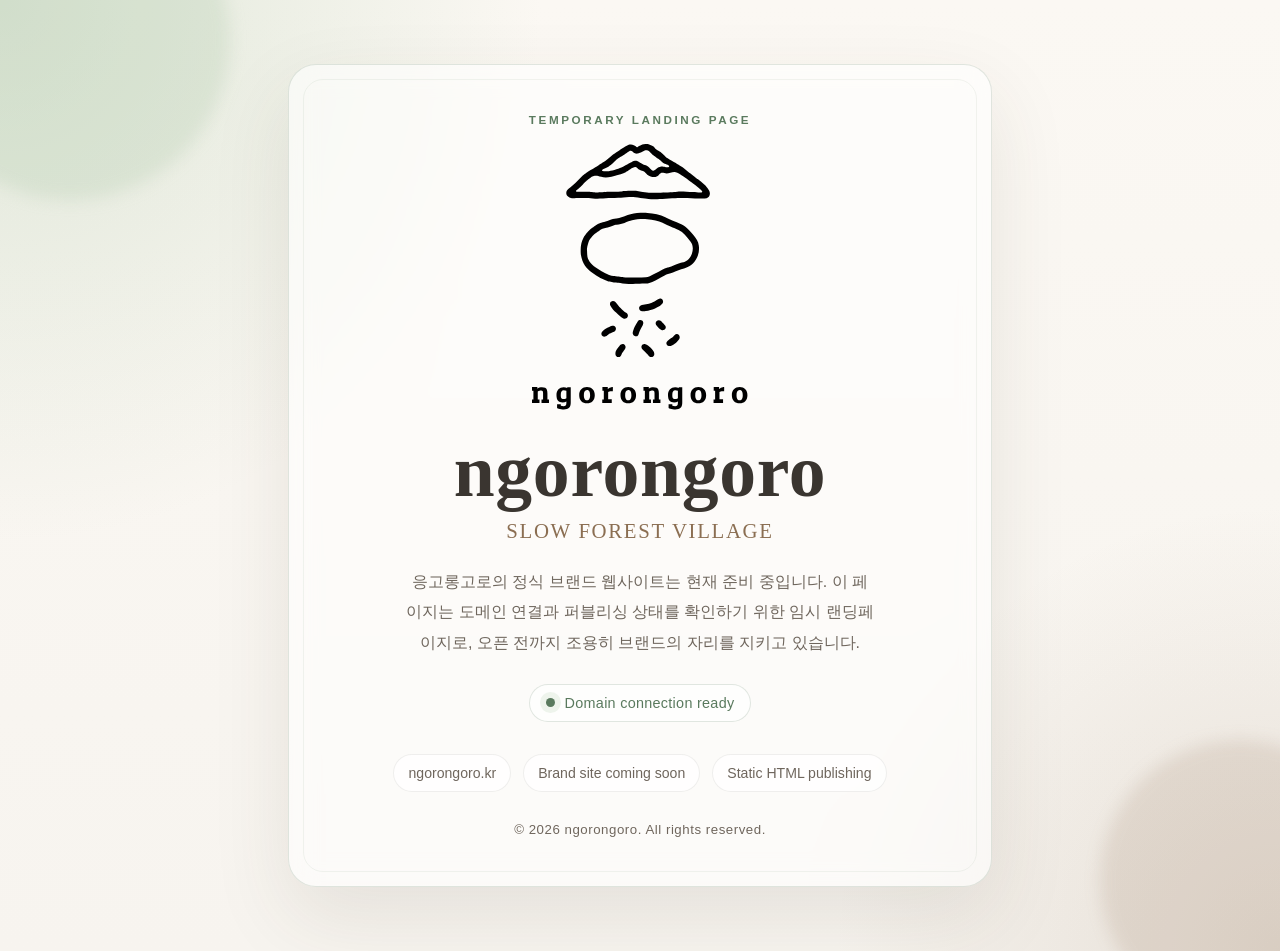
==== index.html @ bac6b2c9 "Add temporary landing page" ====
<!DOCTYPE html>
<html lang="ko">
<head>
  <meta charset="UTF-8" />
  <meta name="viewport" content="width=device-width, initial-scale=1.0" />
  <title>ngorongoro | Slow Forest Village</title>
  <meta
    name="description"
    content="응고롱고로의 정식 웹사이트 오픈 전까지 게시되는 임시 브랜드 랜딩페이지입니다."
  />
  <style>
    :root {
      --color-bg: #f7f4ef;
      --color-surface: rgba(255, 255, 255, 0.58);
      --color-green: #5a7a5e;
      --color-green-lt: #a8c5a3;
      --color-brown: #8b6e52;
      --color-text: #3a3530;
      --color-text-sub: #6f665d;
      --color-border: rgba(90, 122, 94, 0.18);
      --color-white: #ffffff;
      --shadow-soft: 0 30px 80px rgba(72, 59, 41, 0.10);
    }

    * {
      box-sizing: border-box;
    }

    html,
    body {
      margin: 0;
      min-height: 100%;
    }

    body {
      display: flex;
      align-items: center;
      justify-content: center;
      padding: 24px;
      overflow: hidden;
      color: var(--color-text);
      background:
        radial-gradient(circle at top left, rgba(168, 197, 163, 0.34), transparent 34%),
        radial-gradient(circle at bottom right, rgba(139, 110, 82, 0.16), transparent 28%),
        linear-gradient(180deg, #fbf8f3 0%, var(--color-bg) 100%);
      font-family: "Noto Sans KR", "Apple SD Gothic Neo", "Malgun Gothic", sans-serif;
    }

    body::before,
    body::after {
      position: fixed;
      border-radius: 999px;
      content: "";
      pointer-events: none;
      filter: blur(8px);
    }

    body::before {
      top: -120px;
      left: -90px;
      width: 320px;
      height: 320px;
      background: rgba(168, 197, 163, 0.24);
    }

    body::after {
      right: -100px;
      bottom: -120px;
      width: 280px;
      height: 280px;
      background: rgba(139, 110, 82, 0.14);
    }

    .page {
      position: relative;
      width: min(100%, 760px);
      padding: 40px 28px;
    }

    .card {
      position: relative;
      border: 1px solid var(--color-border);
      border-radius: 28px;
      padding: 48px 28px 36px;
      text-align: center;
      background: var(--color-surface);
      box-shadow: var(--shadow-soft);
      backdrop-filter: blur(14px);
      animation: rise 1s ease both;
    }

    .card::before {
      position: absolute;
      inset: 14px;
      border: 1px solid rgba(90, 122, 94, 0.08);
      border-radius: 20px;
      content: "";
      pointer-events: none;
    }

    .eyebrow {
      margin: 0 0 18px;
      color: var(--color-green);
      font-size: 0.73rem;
      font-weight: 700;
      letter-spacing: 0.22em;
      text-transform: uppercase;
    }

    .logo-wrap {
      display: inline-flex;
      align-items: center;
      justify-content: center;
      width: min(100%, 216px);
      margin-bottom: 26px;
      animation: fade 1.1s ease both;
    }

    .logo-wrap img {
      display: block;
      width: 100%;
      height: auto;
    }

    h1 {
      margin: 0;
      font-family: "Iowan Old Style", "Palatino Linotype", "Times New Roman", serif;
      font-size: clamp(2.4rem, 7vw, 4.6rem);
      font-weight: 600;
      letter-spacing: 0.01em;
      line-height: 0.96;
    }

    .subtitle {
      margin: 12px 0 0;
      color: var(--color-brown);
      font-family: "Iowan Old Style", "Palatino Linotype", "Times New Roman", serif;
      font-size: clamp(1rem, 2.9vw, 1.3rem);
      letter-spacing: 0.08em;
      text-transform: uppercase;
    }

    .description {
      width: min(100%, 470px);
      margin: 24px auto 0;
      color: var(--color-text-sub);
      font-size: 1rem;
      line-height: 1.9;
    }

    .status {
      display: inline-flex;
      align-items: center;
      gap: 10px;
      margin-top: 26px;
      padding: 10px 16px;
      border: 1px solid rgba(90, 122, 94, 0.18);
      border-radius: 999px;
      color: var(--color-green);
      background: rgba(255, 255, 255, 0.64);
      font-size: 0.9rem;
      letter-spacing: 0.02em;
    }

    .status::before {
      width: 9px;
      height: 9px;
      border-radius: 50%;
      background: var(--color-green);
      box-shadow: 0 0 0 6px rgba(168, 197, 163, 0.18);
      content: "";
    }

    .meta {
      display: flex;
      flex-wrap: wrap;
      justify-content: center;
      gap: 12px;
      margin-top: 32px;
    }

    .chip {
      padding: 10px 14px;
      border: 1px solid rgba(58, 53, 48, 0.08);
      border-radius: 999px;
      background: rgba(255, 255, 255, 0.72);
      color: var(--color-text-sub);
      font-size: 0.88rem;
    }

    .footer-note {
      margin-top: 30px;
      color: var(--color-text-sub);
      font-size: 0.83rem;
      letter-spacing: 0.04em;
    }

    @keyframes rise {
      from {
        opacity: 0;
        transform: translateY(20px);
      }
      to {
        opacity: 1;
        transform: translateY(0);
      }
    }

    @keyframes fade {
      from {
        opacity: 0;
        transform: translateY(12px);
      }
      to {
        opacity: 1;
        transform: translateY(0);
      }
    }

    @media (max-width: 640px) {
      body {
        padding: 16px;
      }

      .page {
        padding: 0;
      }

      .card {
        padding: 34px 20px 28px;
        border-radius: 22px;
      }

      .card::before {
        inset: 10px;
      }

      .description {
        font-size: 0.95rem;
        line-height: 1.8;
      }

      .meta {
        gap: 10px;
      }
    }
  </style>
</head>
<body>
  <main class="page">
    <section class="card" aria-label="임시 브랜드 랜딩페이지">
      <p class="eyebrow">Temporary Landing Page</p>
      <div class="logo-wrap">
        <img src="./assets/images/logo_black.svg" alt="ngorongoro logo" />
      </div>
      <h1>ngorongoro</h1>
      <p class="subtitle">Slow Forest Village</p>
      <p class="description">
        응고롱고로의 정식 브랜드 웹사이트는 현재 준비 중입니다.
        이 페이지는 도메인 연결과 퍼블리싱 상태를 확인하기 위한 임시 랜딩페이지로,
        오픈 전까지 조용히 브랜드의 자리를 지키고 있습니다.
      </p>
      <div class="status">Domain connection ready</div>
      <div class="meta" aria-label="도메인 및 브랜드 정보">
        <span class="chip">ngorongoro.kr</span>
        <span class="chip">Brand site coming soon</span>
        <span class="chip">Static HTML publishing</span>
      </div>
      <p class="footer-note">© 2026 ngorongoro. All rights reserved.</p>
    </section>
  </main>
</body>
</html>
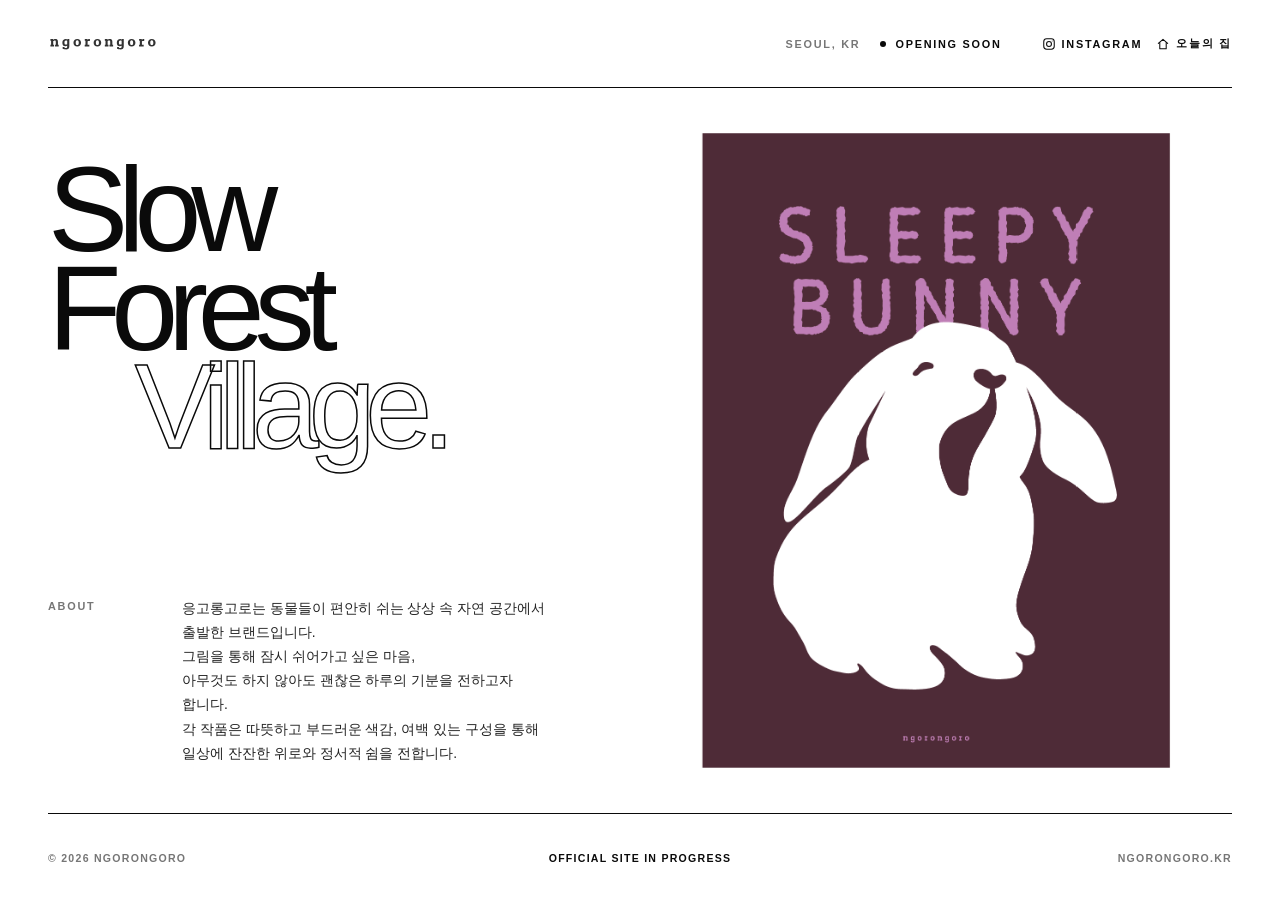
==== commit dfd86c85: "메인수정" ====
--- a/index.html
+++ b/index.html
@@ -3,271 +3,148 @@
 <head>
   <meta charset="UTF-8" />
   <meta name="viewport" content="width=device-width, initial-scale=1.0" />
-  <title>ngorongoro | Slow Forest Village</title>
+  <title>ngorongoro - 감성 일러스트 소품샵 응고롱고로</title>
   <meta
     name="description"
-    content="응고롱고로의 정식 웹사이트 오픈 전까지 게시되는 임시 브랜드 랜딩페이지입니다."
+    content="동물과 자연이 어우러진 감성 포스터, 따뜻한 분위기의 인테리어 소품 선물 전문샵"
   />
-  <style>
-    :root {
-      --color-bg: #f7f4ef;
-      --color-surface: rgba(255, 255, 255, 0.58);
-      --color-green: #5a7a5e;
-      --color-green-lt: #a8c5a3;
-      --color-brown: #8b6e52;
-      --color-text: #3a3530;
-      --color-text-sub: #6f665d;
-      --color-border: rgba(90, 122, 94, 0.18);
-      --color-white: #ffffff;
-      --shadow-soft: 0 30px 80px rgba(72, 59, 41, 0.10);
-    }
+  <meta
+    name="keywords"
+    content="일러스트포스터, 감성포스터, 인테리어소품, 감성소품, 선물추천, 액자선물, 감성인테리어, 그림액자, 집들이선물, 동물그림"
+  />
+  <meta name="robots" content="index, follow" />
+  <link rel="canonical" href="https://ngorongoro.kr/" />
 
-    * {
-      box-sizing: border-box;
-    }
+  <meta property="og:type" content="website" />
+  <meta property="og:locale" content="ko_KR" />
+  <meta property="og:site_name" content="ngorongoro" />
+  <meta
+    property="og:title"
+    content="ngorongoro - 감성 일러스트 소품샵 응고롱고로"
+  />
+  <meta
+    property="og:description"
+    content="동물과 자연이 어우러진 감성 포스터, 따뜻한 분위기의 인테리어 소품 선물 전문샵"
+  />
+  <meta property="og:url" content="https://ngorongoro.kr/" />
 
-    html,
-    body {
-      margin: 0;
-      min-height: 100%;
-    }
-
-    body {
-      display: flex;
-      align-items: center;
-      justify-content: center;
-      padding: 24px;
-      overflow: hidden;
-      color: var(--color-text);
-      background:
-        radial-gradient(circle at top left, rgba(168, 197, 163, 0.34), transparent 34%),
-        radial-gradient(circle at bottom right, rgba(139, 110, 82, 0.16), transparent 28%),
-        linear-gradient(180deg, #fbf8f3 0%, var(--color-bg) 100%);
-      font-family: "Noto Sans KR", "Apple SD Gothic Neo", "Malgun Gothic", sans-serif;
-    }
-
-    body::before,
-    body::after {
-      position: fixed;
-      border-radius: 999px;
-      content: "";
-      pointer-events: none;
-      filter: blur(8px);
-    }
-
-    body::before {
-      top: -120px;
-      left: -90px;
-      width: 320px;
-      height: 320px;
-      background: rgba(168, 197, 163, 0.24);
-    }
-
-    body::after {
-      right: -100px;
-      bottom: -120px;
-      width: 280px;
-      height: 280px;
-      background: rgba(139, 110, 82, 0.14);
-    }
-
-    .page {
-      position: relative;
-      width: min(100%, 760px);
-      padding: 40px 28px;
-    }
-
-    .card {
-      position: relative;
-      border: 1px solid var(--color-border);
-      border-radius: 28px;
-      padding: 48px 28px 36px;
-      text-align: center;
-      background: var(--color-surface);
-      box-shadow: var(--shadow-soft);
-      backdrop-filter: blur(14px);
-      animation: rise 1s ease both;
-    }
-
-    .card::before {
-      position: absolute;
-      inset: 14px;
-      border: 1px solid rgba(90, 122, 94, 0.08);
-      border-radius: 20px;
-      content: "";
-      pointer-events: none;
-    }
-
-    .eyebrow {
-      margin: 0 0 18px;
-      color: var(--color-green);
-      font-size: 0.73rem;
-      font-weight: 700;
-      letter-spacing: 0.22em;
-      text-transform: uppercase;
-    }
-
-    .logo-wrap {
-      display: inline-flex;
-      align-items: center;
-      justify-content: center;
-      width: min(100%, 216px);
-      margin-bottom: 26px;
-      animation: fade 1.1s ease both;
-    }
-
-    .logo-wrap img {
-      display: block;
-      width: 100%;
-      height: auto;
-    }
-
-    h1 {
-      margin: 0;
-      font-family: "Iowan Old Style", "Palatino Linotype", "Times New Roman", serif;
-      font-size: clamp(2.4rem, 7vw, 4.6rem);
-      font-weight: 600;
-      letter-spacing: 0.01em;
-      line-height: 0.96;
-    }
-
-    .subtitle {
-      margin: 12px 0 0;
-      color: var(--color-brown);
-      font-family: "Iowan Old Style", "Palatino Linotype", "Times New Roman", serif;
-      font-size: clamp(1rem, 2.9vw, 1.3rem);
-      letter-spacing: 0.08em;
-      text-transform: uppercase;
-    }
-
-    .description {
-      width: min(100%, 470px);
-      margin: 24px auto 0;
-      color: var(--color-text-sub);
-      font-size: 1rem;
-      line-height: 1.9;
-    }
-
-    .status {
-      display: inline-flex;
-      align-items: center;
-      gap: 10px;
-      margin-top: 26px;
-      padding: 10px 16px;
-      border: 1px solid rgba(90, 122, 94, 0.18);
-      border-radius: 999px;
-      color: var(--color-green);
-      background: rgba(255, 255, 255, 0.64);
-      font-size: 0.9rem;
-      letter-spacing: 0.02em;
-    }
-
-    .status::before {
-      width: 9px;
-      height: 9px;
-      border-radius: 50%;
-      background: var(--color-green);
-      box-shadow: 0 0 0 6px rgba(168, 197, 163, 0.18);
-      content: "";
-    }
-
-    .meta {
-      display: flex;
-      flex-wrap: wrap;
-      justify-content: center;
-      gap: 12px;
-      margin-top: 32px;
-    }
-
-    .chip {
-      padding: 10px 14px;
-      border: 1px solid rgba(58, 53, 48, 0.08);
-      border-radius: 999px;
-      background: rgba(255, 255, 255, 0.72);
-      color: var(--color-text-sub);
-      font-size: 0.88rem;
-    }
-
-    .footer-note {
-      margin-top: 30px;
-      color: var(--color-text-sub);
-      font-size: 0.83rem;
-      letter-spacing: 0.04em;
-    }
-
-    @keyframes rise {
-      from {
-        opacity: 0;
-        transform: translateY(20px);
-      }
-      to {
-        opacity: 1;
-        transform: translateY(0);
-      }
-    }
-
-    @keyframes fade {
-      from {
-        opacity: 0;
-        transform: translateY(12px);
-      }
-      to {
-        opacity: 1;
-        transform: translateY(0);
-      }
-    }
-
-    @media (max-width: 640px) {
-      body {
-        padding: 16px;
-      }
-
-      .page {
-        padding: 0;
-      }
-
-      .card {
-        padding: 34px 20px 28px;
-        border-radius: 22px;
-      }
-
-      .card::before {
-        inset: 10px;
-      }
-
-      .description {
-        font-size: 0.95rem;
-        line-height: 1.8;
-      }
-
-      .meta {
-        gap: 10px;
-      }
-    }
-  </style>
+  <meta name="twitter:card" content="summary_large_image" />
+  <meta
+    name="twitter:title"
+    content="ngorongoro - 감성 일러스트 소품샵 응고롱고로"
+  />
+  <meta
+    name="twitter:description"
+    content="동물과 자연이 어우러진 감성 포스터, 따뜻한 분위기의 인테리어 소품 선물 전문샵"
+  />
+  <link rel="stylesheet" href="./assets/css/style.css" />
+  <script src="./assets/js/main.js" defer></script>
 </head>
 <body>
-  <main class="page">
-    <section class="card" aria-label="임시 브랜드 랜딩페이지">
-      <p class="eyebrow">Temporary Landing Page</p>
-      <div class="logo-wrap">
-        <img src="./assets/images/logo_black.svg" alt="ngorongoro logo" />
+  <div class="site">
+    <header class="site-header">
+      <a class="wordmark" href="/" aria-label="응고롱고로 홈">
+        <img src="./assets/images/logo_type.svg" alt="ngorongoro" />
+      </a>
+      <div class="header-meta" aria-label="사이트 상태">
+        <span>Seoul, KR</span>
+        <span class="header-status">Opening soon</span>
+        <div class="social-links" aria-label="소셜 링크">
+          <a
+            class="social-link"
+            href="https://www.instagram.com/ngorongoro.kr"
+            target="_blank"
+            rel="noopener noreferrer"
+            aria-label="응고롱고로 인스타그램 새 탭에서 열기"
+          >
+            <svg
+              viewBox="0 0 24 24"
+              fill="none"
+              stroke="currentColor"
+              stroke-width="1.8"
+              stroke-linecap="round"
+              stroke-linejoin="round"
+              aria-hidden="true"
+            >
+              <rect x="3" y="3" width="18" height="18" rx="5" />
+              <circle cx="12" cy="12" r="4.2" />
+              <circle cx="17.4" cy="6.7" r="0.8" fill="currentColor" stroke="none" />
+            </svg>
+            <span>Instagram</span>
+          </a>
+          <a
+            class="social-link"
+            href="https://ozip.me/Vcvf8QX"
+            target="_blank"
+            rel="noopener noreferrer"
+            aria-label="응고롱고로 오늘의집 새 탭에서 열기"
+          >
+            <svg
+              viewBox="0 0 24 24"
+              fill="none"
+              stroke="currentColor"
+              stroke-width="1.8"
+              stroke-linecap="round"
+              stroke-linejoin="round"
+              aria-hidden="true"
+            >
+              <path d="M4 11 12 4l8 7" />
+              <path d="M6.5 9.5V20h11V9.5" />
+            </svg>
+            <span>오늘의 집</span>
+          </a>
+        </div>
       </div>
-      <h1>ngorongoro</h1>
-      <p class="subtitle">Slow Forest Village</p>
-      <p class="description">
-        응고롱고로의 정식 브랜드 웹사이트는 현재 준비 중입니다.
-        이 페이지는 도메인 연결과 퍼블리싱 상태를 확인하기 위한 임시 랜딩페이지로,
-        오픈 전까지 조용히 브랜드의 자리를 지키고 있습니다.
-      </p>
-      <div class="status">Domain connection ready</div>
-      <div class="meta" aria-label="도메인 및 브랜드 정보">
-        <span class="chip">ngorongoro.kr</span>
-        <span class="chip">Brand site coming soon</span>
-        <span class="chip">Static HTML publishing</span>
-      </div>
-      <p class="footer-note">© 2026 ngorongoro. All rights reserved.</p>
-    </section>
-  </main>
+    </header>
+
+    <main class="hero">
+      <section class="hero-main" aria-labelledby="hero-title">
+        <h1 class="hero-heading" id="hero-title">
+          <span>Slow Forest</span>
+          <span>Village.</span>
+        </h1>
+
+        <div class="hero-bottom">
+          <!-- <div class="brand-mark">
+            <img src="./assets/images/logo_black.svg" alt="ngorongoro" />
+          </div> -->
+          <div class="hero-intro">
+            <p class="index">About</p>
+            <p class="intro-copy">
+              <!-- 조용한 동물들과 자연이 함께 머무는 장면을 그립니다.
+              바쁘지 않은 하루의 한가운데, 잠시 멈춰도 괜찮다는
+              작은 위로를 전합니다. -->
+              <!-- 응고롱고로는 조용한 동물들과 자연이 함께 머무는 장면을 그림으로 표현합니다.<br />
+      
+              자연 안에서 머무는 동물들의 모습은 하루의 속도를 천천히 되돌려줍니다.<br />
+              그림마다 각자의 독립된 이야기지만, 함께 놓였을 때 마치 하나의 고요한 풍경처럼 <br />
+              자연스럽게 이어지기를 바랍니다. -->
+              응고롱고로는 동물들이 편안히 쉬는 상상 속 자연 공간에서 출발한 브랜드입니다. <br />
+              그림을 통해 잠시 쉬어가고 싶은 마음, <br />
+              아무것도 하지 않아도 괜찮은 하루의 기분을 전하고자 합니다.<br />
+              각 작품은 따뜻하고 부드러운 색감, 여백 있는 구성을 통해
+              일상에 잔잔한 위로와 정서적 쉼을 전합니다.
+            </p>
+          </div>
+        </div>
+      </section>
+
+      <aside class="hero-visual" aria-label="응고롱고로 작품 이미지">
+        <div class="artwork-frame" data-random-artwork>
+          <img
+            data-artwork-image
+            src="./assets/images/hero/desktop/artwork-01.png"
+            alt="응고롱고로 토끼 일러스트"
+          />
+        </div>
+      </aside>
+    </main>
+
+    <footer class="site-footer">
+      <p>© 2026 ngorongoro</p>
+      <p>Official site in progress</p>
+      <p>ngorongoro.kr</p>
+    </footer>
+  </div>
 </body>
 </html>
--- a/assets/css/style.css
+++ b/assets/css/style.css
@@ -0,0 +1,398 @@
+:root {
+  --color-black: #0a0a0a;
+  --color-graphite: #232323;
+  --color-gray: #767676;
+  --color-line: #d9d9d9;
+  --color-surface: #f1f1f1;
+  --color-white: #ffffff;
+  --font-sans: "Helvetica Neue", Helvetica, Arial, "Noto Sans KR",
+    "Apple SD Gothic Neo", sans-serif;
+}
+
+* {
+  box-sizing: border-box;
+}
+
+html {
+  min-width: 320px;
+  background: var(--color-white);
+}
+
+body {
+  min-height: 100vh;
+  margin: 0;
+  color: var(--color-black);
+  background:
+    linear-gradient(
+      90deg,
+      transparent calc(50% - 0.5px),
+      rgba(10, 10, 10, 0.05) 50%,
+      transparent calc(50% + 0.5px)
+    ),
+    var(--color-white);
+  font-family: var(--font-sans);
+  -webkit-font-smoothing: antialiased;
+}
+
+a {
+  color: inherit;
+  text-decoration: none;
+}
+
+.site {
+  display: grid;
+  grid-template-rows: auto 1fr auto;
+  width: min(100%, 1600px);
+  min-height: 100vh;
+  margin: 0 auto;
+  padding: 0 48px;
+}
+
+.site-header {
+  display: flex;
+  align-items: center;
+  justify-content: space-between;
+  height: 88px;
+  border-bottom: 1px solid var(--color-black);
+}
+
+.wordmark {
+  display: inline-flex;
+  align-items: center;
+}
+
+.wordmark img {
+  display: block;
+  width: 110px;
+  height: auto;
+}
+
+.header-meta {
+  display: flex;
+  align-items: center;
+  gap: 20px;
+  color: var(--color-gray);
+  font-size: 0.68rem;
+  font-weight: 600;
+  letter-spacing: 0.16em;
+  text-transform: uppercase;
+}
+
+.header-status {
+  display: inline-flex;
+  align-items: center;
+  gap: 9px;
+  color: var(--color-black);
+}
+
+.header-status::before {
+  width: 6px;
+  height: 6px;
+  border-radius: 50%;
+  background: currentColor;
+  content: "";
+}
+
+.social-links {
+  display: flex;
+  align-items: center;
+  gap: 14px;
+  margin-left: 20px;
+}
+
+.social-link {
+  position: relative;
+  display: inline-flex;
+  align-items: center;
+  gap: 6px;
+  padding: 6px 0;
+  color: var(--color-black);
+  white-space: nowrap;
+  transition: color 0.2s ease;
+}
+
+.social-link svg {
+  flex: 0 0 auto;
+  width: 14px;
+  height: 14px;
+}
+
+.social-link::after {
+  position: absolute;
+  right: 0;
+  bottom: 2px;
+  left: 0;
+  height: 1px;
+  background: currentColor;
+  content: "";
+  transform: scaleX(0);
+  transform-origin: right;
+  transition: transform 0.2s ease;
+}
+
+.social-link:hover::after,
+.social-link:focus-visible::after {
+  transform: scaleX(1);
+  transform-origin: left;
+}
+
+.social-link:focus-visible {
+  outline: 1px solid var(--color-black);
+  outline-offset: 4px;
+}
+
+.hero {
+  display: grid;
+  grid-template-columns: repeat(2, minmax(0, 1fr));
+  min-height: calc(100vh - 177px);
+}
+
+.hero-main {
+  display: flex;
+  flex-direction: column;
+  justify-content: space-between;
+  min-width: 0;
+  padding: clamp(52px, 8vh, 100px) 7vw 48px 0;
+}
+
+.hero-heading {
+  max-width: 920px;
+  margin: 0;
+  font-size: clamp(4rem, 9.4vw, 9.6rem);
+  font-weight: 500;
+  letter-spacing: -0.085em;
+  line-height: 0.82;
+}
+
+.hero-heading span {
+  display: block;
+}
+
+.hero-heading span:last-child {
+  margin-left: 0.72em;
+  color: transparent;
+  -webkit-text-stroke: 1.5px var(--color-black);
+}
+
+.hero-bottom {
+  display: flex;
+  align-items: end;
+  gap: clamp(32px, 5vw, 76px);
+  margin-top: 72px;
+}
+
+.brand-mark {
+  flex: 0 0 auto;
+  width: clamp(74px, 7vw, 108px);
+}
+
+.brand-mark img {
+  display: block;
+  width: 100%;
+  height: auto;
+}
+
+.hero-intro {
+  display: grid;
+  grid-template-columns: 100px minmax(0, 720px);
+  gap: 34px;
+  align-items: start;
+}
+
+.index {
+  margin: 4px 0 0;
+  color: var(--color-gray);
+  font-size: 0.68rem;
+  font-weight: 600;
+  letter-spacing: 0.16em;
+  text-transform: uppercase;
+}
+
+.intro-copy {
+  margin: 0;
+  color: var(--color-graphite);
+  font-size: clamp(0.8rem, 1.08vw, 0.90rem);
+  font-weight: 400;
+  line-height: 1.75;
+  word-break: keep-all;
+}
+
+.hero-visual {
+  position: relative;
+  display: flex;
+  align-items: center;
+  justify-content: center;
+  min-height: 0;
+  padding: clamp(32px, 5vh, 56px) 0;
+  background: var(--color-white);
+}
+
+.artwork-frame {
+  display: flex;
+  align-items: center;
+  justify-content: center;
+  width: 100%;
+  height: 100%;
+  animation: reveal 1s cubic-bezier(0.2, 0.8, 0.2, 1) both;
+}
+
+.artwork-frame img {
+  display: block;
+  width: auto;
+  height: auto;
+  max-width: 100%;
+  max-height: calc(100vh - 265px);
+  filter: none;
+  box-shadow: none;
+}
+
+.site-footer {
+  display: grid;
+  grid-template-columns: 1fr auto 1fr;
+  align-items: center;
+  min-height: 89px;
+  border-top: 1px solid var(--color-black);
+  color: var(--color-gray);
+  font-size: 0.66rem;
+  font-weight: 600;
+  letter-spacing: 0.12em;
+  text-transform: uppercase;
+}
+
+.site-footer p {
+  margin: 0;
+}
+
+.site-footer p:nth-child(2) {
+  color: var(--color-black);
+}
+
+.site-footer p:last-child {
+  text-align: right;
+}
+
+@keyframes reveal {
+  from {
+    opacity: 0;
+    transform: translateY(18px);
+  }
+
+  to {
+    opacity: 1;
+    transform: translateY(0);
+  }
+}
+
+@media (max-width: 900px) {
+  body {
+    background: var(--color-white);
+  }
+
+  .site {
+    padding: 0 24px;
+  }
+
+  .header-meta span:not(.header-status) {
+    display: none;
+  }
+
+  .hero {
+    grid-template-columns: 1fr;
+  }
+
+  .hero-main {
+    padding: 56px 0 48px;
+  }
+
+  .hero-heading {
+    font-size: clamp(4rem, 16.5vw, 8rem);
+  }
+
+  .hero-visual {
+    min-height: 0;
+    padding: clamp(28px, 7vw, 48px) 0;
+    border-top: 1px solid var(--color-black);
+  }
+
+  .artwork-frame img {
+    width: 100%;
+    max-height: none;
+  }
+
+}
+
+@media (max-width: 560px) {
+  .site {
+    padding: 0 16px;
+  }
+
+  .site-header {
+    height: 70px;
+  }
+
+  .wordmark img {
+    width: 92px;
+  }
+
+  .header-meta {
+    gap: 10px;
+  }
+
+  .social-links {
+    margin-left: 14px;
+  }
+
+  .hero {
+    min-height: auto;
+  }
+
+  .hero-main {
+    padding: 44px 0 38px;
+  }
+
+  .hero-heading {
+    font-size: clamp(3.65rem, 18.5vw, 5.4rem);
+    line-height: 0.86;
+  }
+
+  .hero-heading span:last-child {
+    margin-top: 0.08em;
+    margin-left: 0;
+    -webkit-text-stroke-width: 1px;
+  }
+
+  .hero-bottom {
+    align-items: start;
+    gap: 28px;
+    margin-top: 54px;
+  }
+
+  .brand-mark {
+    width: 62px;
+  }
+
+  .hero-intro {
+    grid-template-columns: 1fr;
+    gap: 16px;
+  }
+
+  .intro-copy {
+    max-width: 25rem;
+    font-size: 0.77rem;
+  }
+
+  .site-footer {
+    grid-template-columns: 1fr auto;
+    min-height: 76px;
+  }
+
+  .site-footer p:nth-child(2) {
+    display: none;
+  }
+}
+
+@media (prefers-reduced-motion: reduce) {
+  .artwork-frame {
+    animation: none;
+  }
+}
